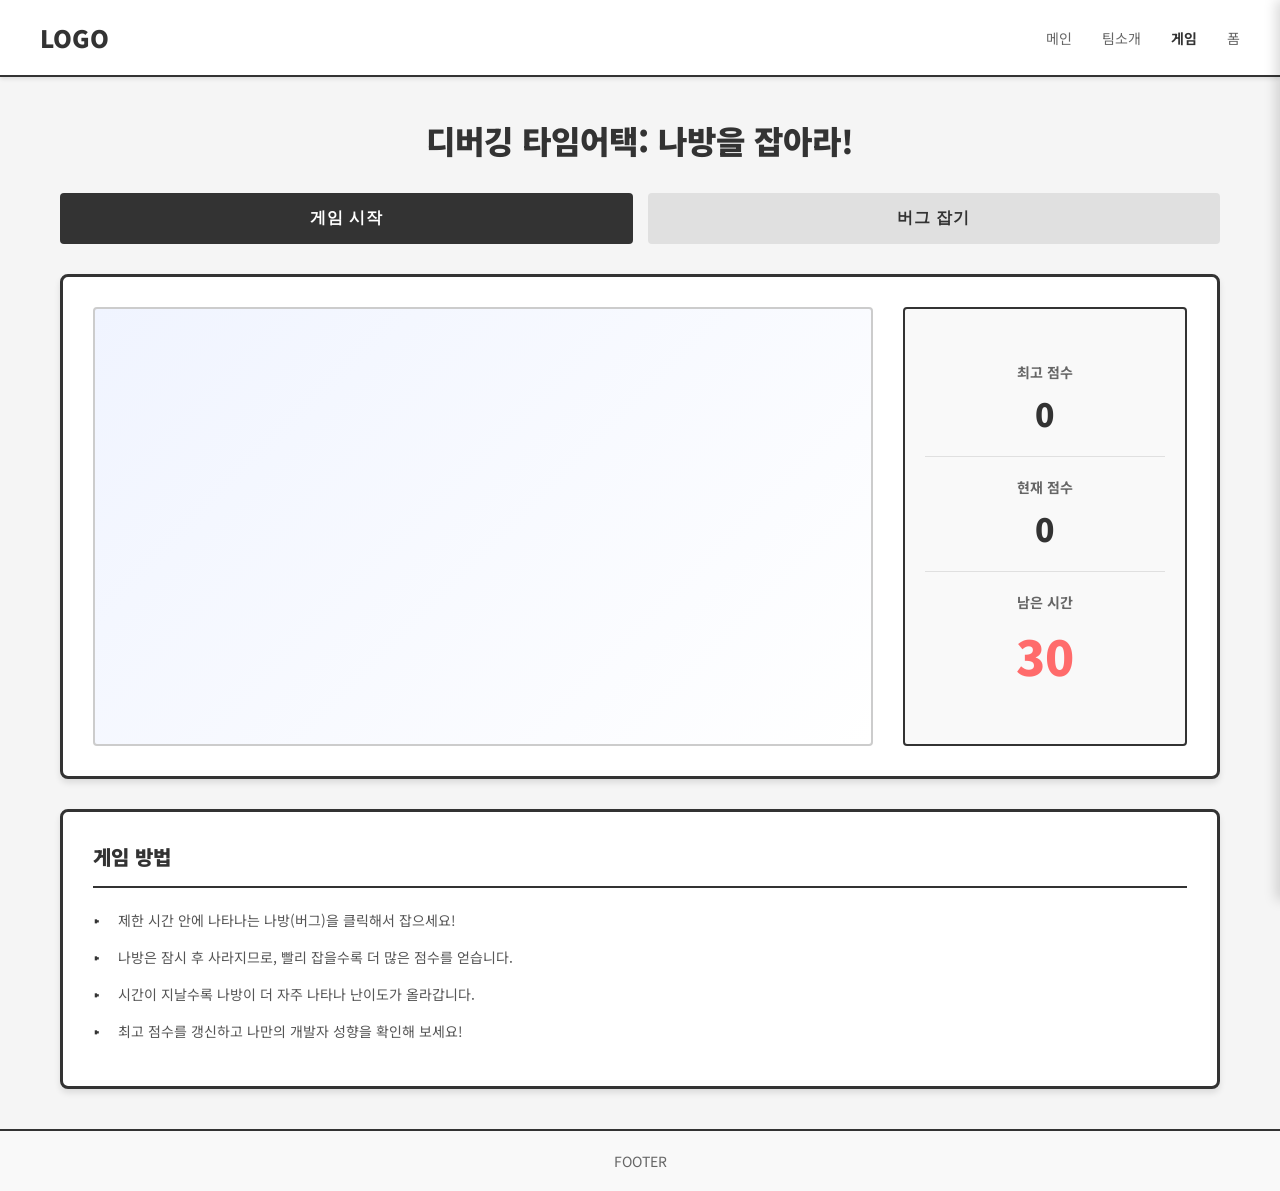
==== 웹클컴 프로젝트/game.html @ ba26f62d "game 업로드" ====
<!-- 담당자 : 정원우 -->
<!DOCTYPE html>
<html lang="ko">
<head>
    <meta charset="UTF-8">
    <meta name="viewport" content="width=device-width, initial-scale=1.0">
    <title>디버깅 타임어택: 나방을 잡아라!</title>
    <link rel="preconnect" href="https://fonts.googleapis.com">
    <link rel="preconnect" href="https://fonts.gstatic.com" crossorigin>
    <link href="https://fonts.googleapis.com/css2?family=Noto+Sans+KR:wght@400;700;900&display=swap" rel="stylesheet">

    <link rel="stylesheet" href="./css/game.css">
</head>
<body>

    <!-- ===================== 헤더 / 네비게이션 (페이지 공통) ===================== -->
    <header class="site-header">
        <a class="site-logo" href="./index.html">LOGO</a>

        <!-- PC: 텍스트 메뉴 -->
        <nav class="nav-links" aria-label="주 메뉴">
            <!-- ★변경①: PC에도 '메인' 추가 (모바일 메뉴와 동일하게 ./index.html로 이동) -->
            <a class="nav-link" href="./index.html">메인</a>
            <a class="nav-link" href="./team.html">팀소개</a>
            <a class="nav-link nav-link--active" href="./game.html" aria-current="page">게임</a>
            <a class="nav-link" href="./form.html">폼</a>
        </nav>

        <!-- 모바일: 햄버거 버튼 -->
        <button class="nav-toggle" id="navToggle" type="button"
                aria-label="메뉴 열기" aria-controls="mobileMenu" aria-expanded="false">☰</button>
    </header>

    <!-- 모바일 사이드 메뉴 + 배경 오버레이 -->
    <div class="mobile-menu-overlay" id="mobileMenuOverlay" hidden></div>
    <aside class="mobile-menu" id="mobileMenu" aria-hidden="true" aria-label="모바일 메뉴">
        <button class="mobile-menu__close" id="mobileMenuClose" type="button" aria-label="메뉴 닫기">&times;</button>
        <nav class="mobile-menu__nav">
            <a class="mobile-menu__link" href="./index.html">메인</a>
            <a class="mobile-menu__link" href="./team.html">팀소개</a>
            <a class="mobile-menu__link mobile-menu__link--active" href="./game.html" aria-current="page">게임</a>
            <a class="mobile-menu__link" href="./form.html">폼</a>
        </nav>
    </aside>

    <!-- ===================== 메인 ===================== -->
    <main class="container">
        <h1 class="page-title" id="gameTitle">디버깅 타임어택: 나방을 잡아라!</h1>

        <!-- 게임 조작 버튼 -->
        <div class="game-controls">
            <button class="btn btn-primary" id="startBtn" type="button">게임 시작</button>
            <!-- ★변경②: 기존 '초기화' 버튼을 게임 모드 토글로 변경.
                 누르면 라벨이 현재 모드명으로 바뀝니다(버그 잡기 ⇄ 버그 피하기).
                 (단독 초기화는 결과 모달의 '돌아가기'가 담당) -->
            <button class="btn btn-secondary mode-toggle" id="modeToggleBtn" type="button"
                    aria-label="게임 모드 전환 (현재: 버그 잡기)">버그 잡기</button>
        </div>

        <!-- 게임 영역: 캔버스 + 점수 보드 -->
        <section class="game-area" aria-label="게임 영역">
            <!-- 게임 캔버스 (나방이 출현하는 공간) -->
            <div class="game-canvas" id="gameCanvas"></div>

            <!-- 점수 보드 (PC: 우측 사이드바 / 모바일: 상단 위젯 — 배치는 CSS 담당) -->
            <aside class="score-board" aria-label="점수 현황">
                <div class="score-item">
                    <div class="score-label">최고 점수</div>
                    <div class="score-value" id="highScore">0</div>
                </div>
                <div class="score-item">
                    <div class="score-label">현재 점수</div>
                    <div class="score-value" id="currentScore">0</div>
                </div>
                <div class="score-item">
                    <!-- ★변경③: 모드별로 '남은 시간'(잡기) / '생존 시간'(피하기) 교체 -->
                    <div class="score-label" id="timeLabel">남은 시간</div>
                    <div class="time-value" id="timeLeft">30</div>
                </div>
            </aside>
        </section>

        <!-- 게임 방법 안내 -->
        <section class="game-info" aria-label="게임 방법">
            <h2 class="info-title">게임 방법</h2>
            <!-- ★변경④: 모드별 게임 설명을 JS가 교체하도록 id 부여 -->
            <div class="info-content" id="gameInfo">
                <ul>
                    <li>제한 시간 안에 나타나는 나방(버그)을 클릭해서 잡으세요!</li>
                    <li>나방은 잠시 후 사라지므로, 빨리 잡을수록 더 많은 점수를 얻습니다.</li>
                    <li>시간이 지날수록 나방이 더 자주 나타나 난이도가 올라갑니다.</li>
                    <li>최고 점수를 갱신하고 나만의 개발자 성향을 확인해 보세요!</li>
                </ul>
            </div>
        </section>
    </main>

    <!-- ===================== 결과 모달 ===================== -->
    <div class="modal" id="resultModal" role="dialog" aria-modal="true" aria-labelledby="modalTitle">
        <div class="modal-content">
            <span class="result-badge" id="resultBadge"></span>
            <h2 class="modal-title" id="modalTitle">게임 종료</h2>
            <div class="modal-score" id="finalScore">0</div>
            <p class="modal-message" id="modalMessage"></p>
            <div class="modal-buttons">
                <button class="btn btn-primary" id="restartBtn" type="button">다시 하기</button>
                <button class="btn btn-secondary" id="homeBtn" type="button">돌아가기</button>
            </div>
        </div>
    </div>

     <!-- ===================== 푸터 ===================== -->
    <footer class="site-footer">
        <p>FOOTER</p>
    </footer>

    <!-- 게임 로직 -->
    <script src="./js/game.js"></script>
</body>
</html>
---- 웹클컴 프로젝트/css/game.css ----
/* =============================================================================
 * game.css  —  게임 페이지 CSS
 * 담당자 : 정원우
 *
 *  이 파일은 두 영역으로 나뉘어 있습니다.
 *
 *  ┌ [영역 1] 디자인 · 레이아웃  (없어도 게임은 "동작"합니다) ─────────────────┐
 *  │  헤더 / 네비 / 버튼 / 점수보드 외형 / 모달 외형 / 반응형 등.              │
 *  │  자유롭게 수정하거나 style.css에서 덮어써도 됩니다.                       │
 *  │  단, [JS필수] 로 표시된 속성/규칙은 JS 동작에 필요하니 지우지 마세요.      │
 *  └────────────────────────────────────────────────────────────────────────┘
 *
 *  ┌ [영역 2] 게임을 위한 필수 CSS  (수정 시 게임이 깨질 수 있음) ─────────────┐
 *  │  파일 하단 "아래 CSS는 게임에 영향을 주는 부분임으로..." 주석 아래.        │
 *  │  캔버스(좌표 기준)·나방/버그 절대배치·플레이어·JS가 켜는 애니메이션 등.     │
 *  └────────────────────────────────────────────────────────────────────────┘
 *
 *  ※ 색상 등 공통 값은 아래 :root 변수에 모았습니다. 톤을 바꾸려면
 *    개별 규칙이 아니라 :root의 변수 값만 수정하면 전체에 반영됩니다.
 * ========================================================================== */

/* =============================================================================
 * CSS 변수 (공통 값 모음)
 *   - 아래 변수 블록도 "게임 영향 없음 / 게임 영향 있음" 으로 상하 구분했습니다.
 * ========================================================================== */
:root {
    /* ───────── [변수 · 게임 영향 없음] 페이지 디자인 톤 — 자유롭게 수정 ─────────
       헤더 / 버튼 / 점수보드 외형 / 모달 / 푸터 등 공통 색·간격.
       값만 바꾸면 페이지 전체 톤이 한 번에 바뀝니다. */
    --color-bg: #f5f5f5;             /* 페이지 배경 */
    --color-surface: #fff;           /* 카드/패널 배경(헤더·게임영역·모달 등) */
    --color-surface-alt: #f9f9f9;    /* 보조 배경(점수보드·푸터) */
    --color-ink: #333;               /* 기본 텍스트 · 진한 테두리 · primary 버튼 */
    --color-ink-soft: #666;          /* 보조 텍스트(라벨 등) */
    --color-ink-softer: #555;        /* 링크/본문 보조 텍스트 */
    --color-line: #e0e0e0;           /* 옅은 구분선 */
    --color-badge-bg: #eee;          /* 결과 뱃지 배경 */

    --btn-primary-bg: #333;          /* primary 버튼 배경 */
    --btn-primary-bg-hover: #555;    /* primary 버튼 hover */
    --btn-secondary-bg: #e0e0e0;     /* secondary(토글) 버튼 배경 */
    --btn-secondary-bg-hover: #d0d0d0;

    --shadow-sm: 0 2px 4px rgba(0, 0, 0, 0.1);   /* 헤더 그림자 */
    --shadow-md: 0 4px 6px rgba(0, 0, 0, 0.1);   /* 카드 그림자 */
    --shadow-lg: 0 10px 40px rgba(0, 0, 0, 0.3); /* 모달 그림자 */
    --shadow-menu: -4px 0 12px rgba(0, 0, 0, 0.15); /* 모바일 메뉴 그림자 */
    --overlay-dim: rgba(0, 0, 0, 0.4);   /* 모바일 메뉴 배경 딤 */
    --modal-dim: rgba(0, 0, 0, 0.7);     /* 결과 모달 배경 딤 */

    --radius: 4px;                   /* 공통 모서리 둥글기 */
    --radius-lg: 8px;                /* 큰 패널 모서리 */
    --border-strong: 3px solid var(--color-ink);  /* 굵은 외곽선(게임영역·안내) */
    --border-base: 2px solid var(--color-ink);    /* 기본 외곽선 */

    /* ━━━━━━━━━━━━━━━━━━━━━━━━━━━━━━━━━━━━━━━━━━━━━━━━━━━━━━━━━━━━━━━━━━━━━━━━
       ↓↓↓ 아래 변수는 게임에 영향을 주는 부분임으로 수정하지 말아주세요! ↓↓↓
       (버그/플레이어/캔버스의 색. 게임 플레이 요소의 시인성·피드백과 직결!!!!
        톤 조정이 꼭 필요하면 색 '값'만 바꾸고, 변수 이름/구조는 유지되어야 합니다.)
       ━━━━━━━━━━━━━━━━━━━━━━━━━━━━━━━━━━━━━━━━━━━━━━━━━━━━━━━━━━━━━━━━━━━━━━━━ */
    --canvas-bg-from: #f0f4ff;       /* 캔버스 그라데이션 시작색 */
    --canvas-bg-to: #fff;            /* 캔버스 그라데이션 끝색 */
    --canvas-border: #ccc;           /* 캔버스 테두리 */

    --bug-color: #ff6b6b;            /* 나방/버그 본체 색 */
    --bug-glow: rgba(255, 107, 107, 0.4);   /* 버그 그림자 */
    --bug-glow-hover: rgba(255, 107, 107, 0.6);
    --bug-caught: #4caf50;           /* 잡았을 때(clicked) 색 */
    --score-popup-color: #2e7d32;    /* "+점수" 플로팅 색 */

    --player-bg: #e8f0ff;            /* 플레이어 배경 */
    --player-ring: #4361ee;          /* 플레이어 외곽 링 */
    --player-glow: rgba(67, 97, 238, 0.35);  /* 플레이어 그림자 */

    --time-accent: #ff6b6b;          /* 남은/생존 시간 강조색 (게임 강조 톤과 통일) */
}

/* ===================== 공통 리셋 / 기본 ===================== */
* {
    margin: 0;
    padding: 0;
    box-sizing: border-box;
}

body {
    font-family: 'Noto Sans KR', sans-serif;
    background-color: var(--color-bg);
    color: var(--color-ink);
}


/* ##########################################################################
 * # [영역 1] 디자인 · 레이아웃  —  자유롭게 수정 가능
 * #          (단, [JS필수] 표시 속성은 동작에 필요하므로 유지)
 * ########################################################################## */

/* ===================== 헤더 / 네비게이션 ===================== */
.site-header {
    display: flex;
    align-items: center;
    justify-content: space-between;   /* 로고 왼쪽 · 메뉴 오른쪽 (와이어프레임 기준) */
    gap: 20px;
    padding: 20px 40px;
    background-color: var(--color-surface);
    border-bottom: var(--border-base);
    box-shadow: var(--shadow-sm);
}

.site-logo {
    font-size: 24px;
    font-weight: 900;
    color: var(--color-ink);
    text-decoration: none;
}

.nav-links {
    display: flex;
    gap: 30px;
    font-size: 14px;
}

.nav-link {
    color: var(--color-ink-soft);
    text-decoration: none;
    transition: color 0.2s;
}

.nav-link:hover {
    color: var(--color-ink);
}

.nav-link--active {
    color: var(--color-ink);
    font-weight: 700;
}

/* 햄버거 버튼 (모바일에서만 노출) */
.nav-toggle {
    display: none;
    background: none;
    border: none;
    font-size: 24px;
    line-height: 1;
    cursor: pointer;
    color: var(--color-ink);
}

/* ===================== 모바일 사이드 메뉴 ===================== */
.mobile-menu {
    position: fixed;
    top: 0;
    right: 0;
    bottom: 0;
    width: 70%;
    max-width: 280px;
    z-index: 1100;
    padding: 20px;
    background-color: var(--color-surface);
    box-shadow: var(--shadow-menu);
    transform: translateX(100%);      /* [JS필수] 평소엔 화면 밖으로 숨김 */
    transition: transform 0.25s ease; /* [JS필수] 슬라이드 인/아웃 */
}

.mobile-menu.is-open {
    transform: translateX(0);         /* [JS필수] JS가 .is-open 토글로 열고 닫음 */
}

.mobile-menu__close {
    display: block;
    margin-left: auto;
    background: none;
    border: none;
    font-size: 28px;
    line-height: 1;
    cursor: pointer;
    color: var(--color-ink);
}

.mobile-menu__nav {
    display: flex;
    flex-direction: column;
    gap: 24px;
    margin-top: 30px;
    font-size: 16px;
}

.mobile-menu__link {
    color: var(--color-ink-softer);
    text-decoration: none;
}

.mobile-menu__link--active {
    color: var(--color-ink);
    font-weight: 700;
}

.mobile-menu-overlay {
    position: fixed;
    inset: 0;
    z-index: 1050;
    background-color: var(--overlay-dim);
}

.mobile-menu-overlay[hidden] {
    display: none;                    /* [JS필수] JS가 hidden 속성으로 표시/숨김 */
}

/* ===================== 메인 컨테이너 ===================== */
.container {
    max-width: 1200px;
    margin: 0 auto;
    padding: 40px 20px;
}

.page-title {
    text-align: center;
    font-size: 32px;
    font-weight: 900;
    margin-bottom: 30px;
}

/* ===================== 게임 조작 버튼 ===================== */
.game-controls {
    display: flex;
    gap: 15px;
    margin-bottom: 30px;
}

.btn {
    flex: 1;
    padding: 15px 20px;
    font-size: 16px;
    font-weight: 700;
    letter-spacing: 1px;
    border: none;
    border-radius: var(--radius);
    cursor: pointer;
    transition: all 0.2s;
}

.btn-primary {
    background-color: var(--btn-primary-bg);
    color: var(--color-surface);
}

.btn-primary:hover:not(:disabled) {
    background-color: var(--btn-primary-bg-hover);
}

.btn-secondary {
    background-color: var(--btn-secondary-bg);
    color: var(--color-ink);
}

.btn-secondary:hover:not(:disabled) {
    background-color: var(--btn-secondary-bg-hover);
}

.btn:disabled {
    opacity: 0.5;
    cursor: not-allowed;
}

/* ===================== 게임 영역 레이아웃 (캔버스 + 점수보드) ===================== */
.game-area {
    display: grid;
    /* 사이드바를 고정폭이 아니라 화면 크기에 따라 함께 축소(캔버스 1fr과 같이 줄어듦) */
    grid-template-columns: minmax(0, 1fr) clamp(190px, 26%, 300px);
    gap: 30px;
    padding: 30px;
    background-color: var(--color-surface);
    border: var(--border-strong);
    border-radius: var(--radius-lg);
    box-shadow: var(--shadow-md);
    margin-bottom: 30px;
}

/* ===================== 점수 보드 (외형) ===================== */
.score-board {
    /* 내부 항목이 위로 치우치지 않도록 세로 가운데 정렬 */
    display: flex;
    flex-direction: column;
    justify-content: center;
    padding: 20px;
    background-color: var(--color-surface-alt);
    border: var(--border-base);
    border-radius: var(--radius);
    text-align: center;
}

.score-item {
    margin-bottom: 20px;
    padding-bottom: 20px;
    border-bottom: 1px solid var(--color-line);
}

.score-item:last-child {
    margin-bottom: 0;
    padding-bottom: 0;
    border-bottom: none;
}

.score-label {
    margin-bottom: 8px;
    font-size: 14px;
    font-weight: 700;
    color: var(--color-ink-soft);
}

.score-value {
    font-size: 32px;
    font-weight: 900;
    color: var(--color-ink);
}

.time-value {
    font-size: 48px;
    font-weight: 900;
    color: var(--time-accent);       /* 시간 강조 */
}

/* ===================== 게임 방법 안내 ===================== */
.game-info {
    padding: 30px;
    background-color: var(--color-surface);
    border: var(--border-strong);
    border-radius: var(--radius-lg);
    box-shadow: var(--shadow-md);
}

.info-title {
    margin-bottom: 20px;
    padding-bottom: 15px;
    font-size: 20px;
    font-weight: 900;
    border-bottom: var(--border-base);
}

.info-content {
    font-size: 14px;
    line-height: 1.8;
    color: var(--color-ink-softer);
}

.info-content ul {
    list-style: none;
}

.info-content li {
    position: relative;
    margin-bottom: 12px;
    padding-left: 25px;
}

.info-content li::before {
    content: "▸";
    position: absolute;
    left: 0;
    font-weight: 700;
    color: var(--color-ink);
}

/* ===================== 결과 모달 (외형) ===================== */
.modal {
    display: none;                    /* [JS필수] 평소 숨김 */
    position: fixed;
    inset: 0;
    z-index: 1000;
    align-items: center;
    justify-content: center;
    background-color: var(--modal-dim);
}

.modal.active {
    display: flex;                    /* [JS필수] JS가 .active 토글로 결과 표시 */
}

.modal-content {
    max-width: 500px;
    padding: 40px;
    background-color: var(--color-surface);
    border-radius: var(--radius-lg);
    text-align: center;
    box-shadow: var(--shadow-lg);
    animation: modal-slide-in 0.3s ease-out;
}

@keyframes modal-slide-in {
    from { transform: translateY(-50px); opacity: 0; }
    to   { transform: translateY(0);     opacity: 1; }
}

/* 결과 유형 뱃지 (예: "성장형 개발자") */
.result-badge {
    display: inline-block;
    margin-bottom: 16px;
    padding: 6px 16px;
    font-size: 14px;
    font-weight: 700;
    color: var(--color-ink-softer);
    background-color: var(--color-badge-bg);
    border-radius: 999px;
}

.result-badge:empty {
    display: none;
}

.modal-title {
    margin-bottom: 10px;
    font-size: 28px;
    font-weight: 900;
}

.modal-score {
    margin: 20px 0;
    font-size: 48px;
    font-weight: 900;
    color: var(--time-accent);
}

.modal-message {
    margin-bottom: 30px;
    font-size: 16px;
    line-height: 1.6;
    color: var(--color-ink-soft);
}

.modal-buttons {
    display: flex;
    gap: 15px;
}

.modal-buttons .btn {
    flex: 1;
}

/* ===================== 푸터 ===================== */
.site-footer {
    padding: 20px;
    text-align: center;
    font-size: 14px;
    color: var(--color-ink-soft);
    background-color: var(--color-surface-alt);
    border-top: var(--border-base);
}

/* ===================== 반응형 (레이아웃) ===================== */
/* 태블릿/모바일: 햄버거 노출, 2단 → 단일 레이아웃, 점수보드는 상단 위젯 */
@media (max-width: 768px) {
    .site-header {
        padding: 15px 20px;
    }

    .nav-links {
        display: none;
    }

    .nav-toggle {
        display: inline-block;        /* [JS필수] 모바일에서 햄버거(메뉴 열기) 노출 */
    }

    .page-title {
        font-size: 24px;
    }

    .game-area {
        display: flex;
        flex-direction: column;       /* 단일 레이아웃 */
        padding: 20px;
        gap: 20px;
    }

    .score-board {
        order: -1;                    /* 점수보드를 캔버스 위(상단 위젯)로 */
        display: grid;
        grid-template-columns: repeat(3, 1fr);
        gap: 15px;
    }

    .score-item {
        margin: 0;
        padding: 0;
        border: none;
    }

    .score-value,
    .time-value {
        font-size: 24px;
    }

    .game-info {
        padding: 20px;
    }
}

/* 초소형 화면 */
@media (max-width: 480px) {
    .container {
        padding: 20px 15px;
    }

    .btn {
        padding: 12px 10px;
        font-size: 14px;
        letter-spacing: 0.5px;
    }

    .bug {
        width: 35px;                  /* 작은 화면에서 나방/버그 크기 축소 (JS가 실제 크기를 측정) */
        height: 35px;
        font-size: 20px;
    }

    .modal-content {
        max-width: 90%;
        padding: 30px 20px;
    }
}


/* ##########################################################################
 * #
 * #   ↓↓↓  아래 CSS는 게임에 영향을 주는 부분임으로 수정하지 말아주세요!  ↓↓↓
 * #
 * #   - 위치(position/left/top), 크기(width/height): JS가 좌표·충돌 계산에 사용
 * #   - @keyframes 및 .clicked 등: JS가 클래스를 토글해 재생하는 애니메이션
 * #   - 색상은 위 :root 변수(게임 영향 영역)에서만 조정하세요.
 * #
 * ########################################################################## */

/* 게임 캔버스 (나방/버그/플레이어가 움직이는 공간) */
.game-canvas {
    position: relative;             /* [필수] 내부 요소(나방/버그/플레이어) 절대배치 기준 */
    overflow: hidden;               /* [필수] 캔버스 밖으로 나가지 않도록 클리핑 */
    width: 100%;                    /* [필수] 좌표 계산용 크기 */
    aspect-ratio: 16 / 9;           /* [필수] 좌표 계산용 크기 */
    min-height: 240px;              /* [필수] 높이가 0이 되면 게임이 동작하지 않음 */
    background: linear-gradient(135deg, var(--canvas-bg-from) 0%, var(--canvas-bg-to) 100%);
    border: 2px solid var(--canvas-border);
    border-radius: var(--radius);
    cursor: crosshair;
}

/* 버그 피하기(방향키 모드)에서는 클릭이 아니므로 기본 커서 */
.game-canvas.is-dodge {
    cursor: default;                /* JS가 .is-dodge 토글 */
}

/* 나방 / 버그 (잡기·피하기 공용 비주얼) */
.bug {
    position: absolute;             /* [필수] JS가 left/top으로 위치 지정 */
    width: 40px;                    /* [필수] JS가 크기를 측정해 좌표 범위·충돌 계산 */
    height: 40px;
    display: flex;
    align-items: center;
    justify-content: center;
    padding: 0;
    border: none;
    border-radius: 50%;
    font-size: 24px;
    line-height: 1;
    cursor: pointer;
    user-select: none;
    -webkit-tap-highlight-color: transparent;
    background-color: var(--bug-color);
    box-shadow: 0 2px 8px var(--bug-glow);
    transition: transform 0.1s, box-shadow 0.1s;
}

.bug:hover {
    transform: scale(1.1);
    box-shadow: 0 4px 12px var(--bug-glow-hover);
}

/* 버그 피하기에서 날아다니는 버그: 클릭/호버 대상이 아님 (충돌은 JS가 계산) */
.bug--danmaku {
    pointer-events: none;           /* [필수] 마우스 간섭/호버 방지 */
    cursor: default;
}

/* [필수] 잡았을 때 pop 애니메이션 후 사라짐 (JS가 .clicked 부여) */
.bug.clicked {
    pointer-events: none;
    background-color: var(--bug-caught);
    animation: bug-pop 0.3s ease-out forwards;
}

@keyframes bug-pop {
    0%   { transform: scale(1); }
    50%  { transform: scale(1.3); }
    100% { transform: scale(0); opacity: 0; }
}

/* 플레이어 (버그 피하기에서 방향키로 조종하는 캐릭터) */
.player {
    position: absolute;             /* [필수] JS가 left/top으로 이동 */
    width: 40px;                    /* [필수] JS가 크기를 측정해 이동/충돌 계산 */
    height: 40px;
    display: flex;
    align-items: center;
    justify-content: center;
    font-size: 22px;
    line-height: 1;
    user-select: none;
    pointer-events: none;           /* [필수] 마우스 간섭 방지 */
    z-index: 5;                     /* 버그 위에 보이도록 */
    border-radius: 50%;
    background-color: var(--player-bg);
    box-shadow: 0 0 0 2px var(--player-ring), 0 2px 8px var(--player-glow);
}

/* "+점수" 플로팅 피드백 (나방을 잡았을 때 JS가 생성) */
.score-popup {
    position: absolute;             /* [필수] JS가 위치 지정 */
    pointer-events: none;
    user-select: none;
    font-weight: 700;
    font-size: 18px;
    color: var(--score-popup-color);
    animation: score-float 0.6s ease-out forwards;
}

@keyframes score-float {
    0%   { transform: translateY(0);     opacity: 1; }
    100% { transform: translateY(-30px); opacity: 0; }
}
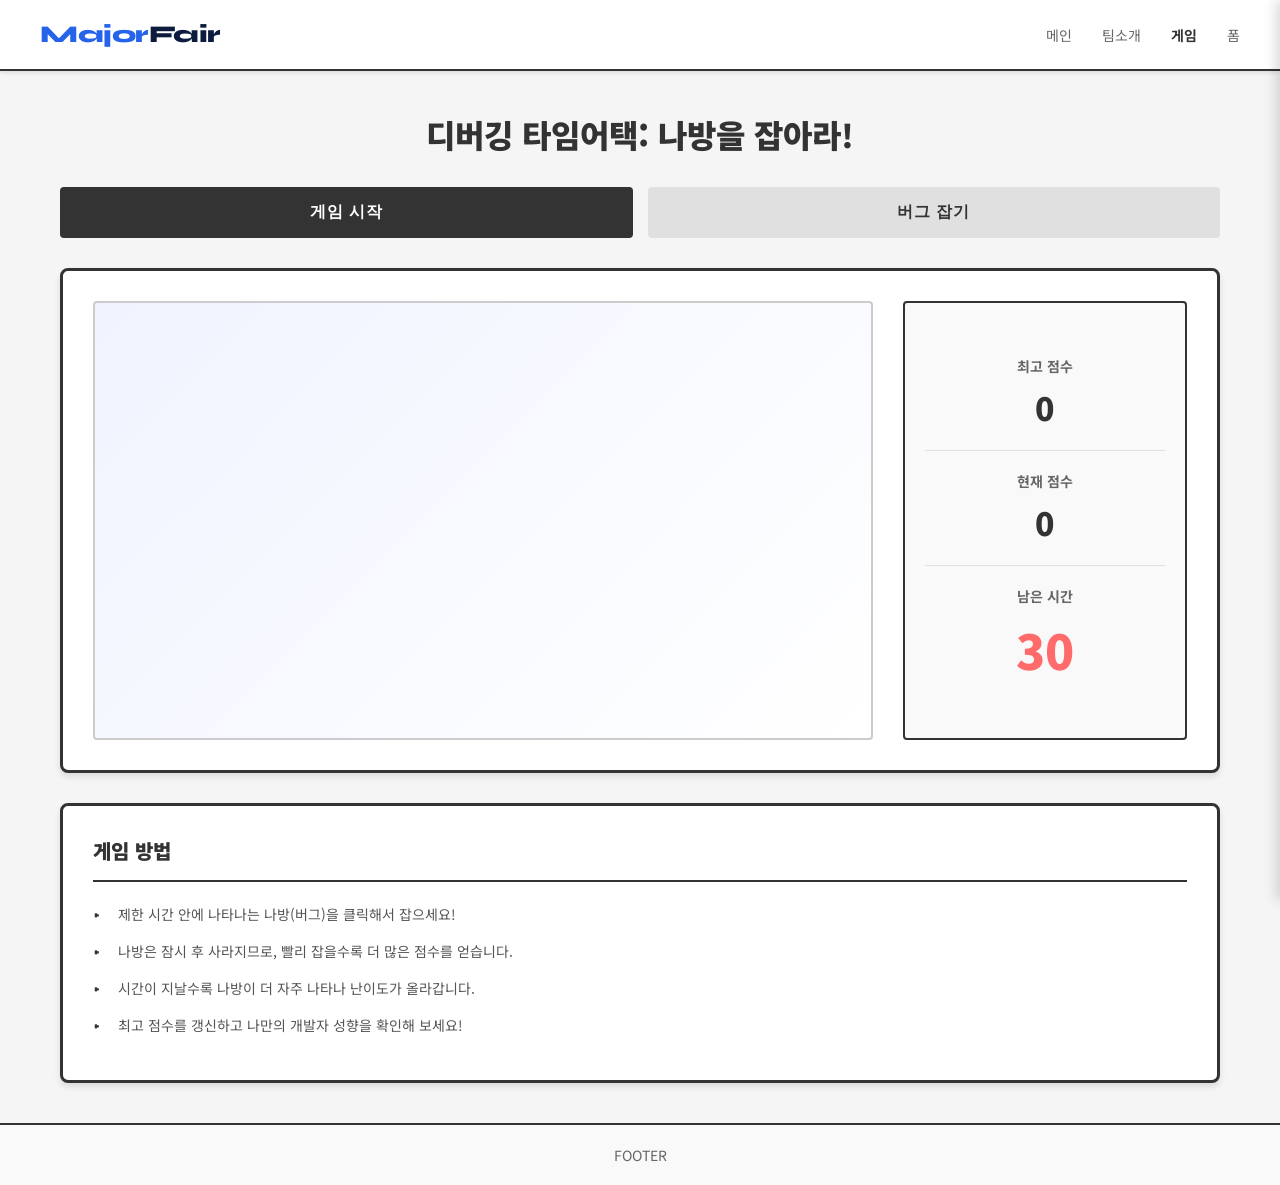
==== commit e64d08c1: "logo 적용" ====
--- a/웹클컴 프로젝트/game.html
+++ b/웹클컴 프로젝트/game.html
@@ -5,33 +5,29 @@
     <meta charset="UTF-8">
     <meta name="viewport" content="width=device-width, initial-scale=1.0">
     <title>디버깅 타임어택: 나방을 잡아라!</title>
+
     <link rel="preconnect" href="https://fonts.googleapis.com">
     <link rel="preconnect" href="https://fonts.gstatic.com" crossorigin>
-    <link href="https://fonts.googleapis.com/css2?family=Noto+Sans+KR:wght@400;700;900&display=swap" rel="stylesheet">
+    <link href="https://fonts.googleapis.com/css2?family=Noto+Sans+KR:wght@400;700;900&family=Syne:wght@700;800&display=swap" rel="stylesheet">
 
     <link rel="stylesheet" href="./css/game.css">
 </head>
 <body>
 
-    <!-- ===================== 헤더 / 네비게이션 (페이지 공통) ===================== -->
     <header class="site-header">
-        <a class="site-logo" href="./index.html">LOGO</a>
+        <a class="site-logo" href="./index.html"><span class="site-logo__accent">Major</span>Fair</a>
 
-        <!-- PC: 텍스트 메뉴 -->
         <nav class="nav-links" aria-label="주 메뉴">
-            <!-- ★변경①: PC에도 '메인' 추가 (모바일 메뉴와 동일하게 ./index.html로 이동) -->
             <a class="nav-link" href="./index.html">메인</a>
             <a class="nav-link" href="./team.html">팀소개</a>
             <a class="nav-link nav-link--active" href="./game.html" aria-current="page">게임</a>
             <a class="nav-link" href="./form.html">폼</a>
         </nav>
 
-        <!-- 모바일: 햄버거 버튼 -->
         <button class="nav-toggle" id="navToggle" type="button"
                 aria-label="메뉴 열기" aria-controls="mobileMenu" aria-expanded="false">☰</button>
     </header>
 
-    <!-- 모바일 사이드 메뉴 + 배경 오버레이 -->
     <div class="mobile-menu-overlay" id="mobileMenuOverlay" hidden></div>
     <aside class="mobile-menu" id="mobileMenu" aria-hidden="true" aria-label="모바일 메뉴">
         <button class="mobile-menu__close" id="mobileMenuClose" type="button" aria-label="메뉴 닫기">&times;</button>
@@ -43,26 +39,18 @@
         </nav>
     </aside>
 
-    <!-- ===================== 메인 ===================== -->
     <main class="container">
         <h1 class="page-title" id="gameTitle">디버깅 타임어택: 나방을 잡아라!</h1>
 
-        <!-- 게임 조작 버튼 -->
         <div class="game-controls">
             <button class="btn btn-primary" id="startBtn" type="button">게임 시작</button>
-            <!-- ★변경②: 기존 '초기화' 버튼을 게임 모드 토글로 변경.
-                 누르면 라벨이 현재 모드명으로 바뀝니다(버그 잡기 ⇄ 버그 피하기).
-                 (단독 초기화는 결과 모달의 '돌아가기'가 담당) -->
             <button class="btn btn-secondary mode-toggle" id="modeToggleBtn" type="button"
                     aria-label="게임 모드 전환 (현재: 버그 잡기)">버그 잡기</button>
         </div>
 
-        <!-- 게임 영역: 캔버스 + 점수 보드 -->
         <section class="game-area" aria-label="게임 영역">
-            <!-- 게임 캔버스 (나방이 출현하는 공간) -->
             <div class="game-canvas" id="gameCanvas"></div>
 
-            <!-- 점수 보드 (PC: 우측 사이드바 / 모바일: 상단 위젯 — 배치는 CSS 담당) -->
             <aside class="score-board" aria-label="점수 현황">
                 <div class="score-item">
                     <div class="score-label">최고 점수</div>
@@ -73,17 +61,14 @@
                     <div class="score-value" id="currentScore">0</div>
                 </div>
                 <div class="score-item">
-                    <!-- ★변경③: 모드별로 '남은 시간'(잡기) / '생존 시간'(피하기) 교체 -->
                     <div class="score-label" id="timeLabel">남은 시간</div>
                     <div class="time-value" id="timeLeft">30</div>
                 </div>
             </aside>
         </section>
 
-        <!-- 게임 방법 안내 -->
         <section class="game-info" aria-label="게임 방법">
             <h2 class="info-title">게임 방법</h2>
-            <!-- ★변경④: 모드별 게임 설명을 JS가 교체하도록 id 부여 -->
             <div class="info-content" id="gameInfo">
                 <ul>
                     <li>제한 시간 안에 나타나는 나방(버그)을 클릭해서 잡으세요!</li>
@@ -95,7 +80,6 @@
         </section>
     </main>
 
-    <!-- ===================== 결과 모달 ===================== -->
     <div class="modal" id="resultModal" role="dialog" aria-modal="true" aria-labelledby="modalTitle">
         <div class="modal-content">
             <span class="result-badge" id="resultBadge"></span>
@@ -109,12 +93,10 @@
         </div>
     </div>
 
-     <!-- ===================== 푸터 ===================== -->
     <footer class="site-footer">
         <p>FOOTER</p>
     </footer>
 
-    <!-- 게임 로직 -->
     <script src="./js/game.js"></script>
 </body>
-</html>
+</html>
--- a/웹클컴 프로젝트/css/game.css
+++ b/웹클컴 프로젝트/css/game.css
@@ -35,65 +35,68 @@
     --color-ink-softer: #555;        /* 링크/본문 보조 텍스트 */
     --color-line: #e0e0e0;           /* 옅은 구분선 */
     --color-badge-bg: #eee;          /* 결과 뱃지 배경 */
-
+ 
+    --logo-color: #0d1b3e;           /* 로고 'Fair' 색 (메인 페이지 네이비와 통일) */
+    --logo-accent: #2563eb;          /* 로고 'Major' 강조색 (메인 페이지 블루와 통일) */
+ 
     --btn-primary-bg: #333;          /* primary 버튼 배경 */
     --btn-primary-bg-hover: #555;    /* primary 버튼 hover */
     --btn-secondary-bg: #e0e0e0;     /* secondary(토글) 버튼 배경 */
     --btn-secondary-bg-hover: #d0d0d0;
-
+ 
     --shadow-sm: 0 2px 4px rgba(0, 0, 0, 0.1);   /* 헤더 그림자 */
     --shadow-md: 0 4px 6px rgba(0, 0, 0, 0.1);   /* 카드 그림자 */
     --shadow-lg: 0 10px 40px rgba(0, 0, 0, 0.3); /* 모달 그림자 */
     --shadow-menu: -4px 0 12px rgba(0, 0, 0, 0.15); /* 모바일 메뉴 그림자 */
     --overlay-dim: rgba(0, 0, 0, 0.4);   /* 모바일 메뉴 배경 딤 */
     --modal-dim: rgba(0, 0, 0, 0.7);     /* 결과 모달 배경 딤 */
-
+ 
     --radius: 4px;                   /* 공통 모서리 둥글기 */
     --radius-lg: 8px;                /* 큰 패널 모서리 */
     --border-strong: 3px solid var(--color-ink);  /* 굵은 외곽선(게임영역·안내) */
     --border-base: 2px solid var(--color-ink);    /* 기본 외곽선 */
-
+ 
     /* ━━━━━━━━━━━━━━━━━━━━━━━━━━━━━━━━━━━━━━━━━━━━━━━━━━━━━━━━━━━━━━━━━━━━━━━━
        ↓↓↓ 아래 변수는 게임에 영향을 주는 부분임으로 수정하지 말아주세요! ↓↓↓
-       (버그/플레이어/캔버스의 색. 게임 플레이 요소의 시인성·피드백과 직결!!!!
-        톤 조정이 꼭 필요하면 색 '값'만 바꾸고, 변수 이름/구조는 유지되어야 합니다.)
+       (버그/플레이어/캔버스의 색. 게임 플레이 요소의 시인성·피드백과 직결됩니다.
+        톤 조정이 꼭 필요하면 색 '값'만 바꾸고, 변수 이름/구조는 유지하세요.)
        ━━━━━━━━━━━━━━━━━━━━━━━━━━━━━━━━━━━━━━━━━━━━━━━━━━━━━━━━━━━━━━━━━━━━━━━━ */
     --canvas-bg-from: #f0f4ff;       /* 캔버스 그라데이션 시작색 */
     --canvas-bg-to: #fff;            /* 캔버스 그라데이션 끝색 */
     --canvas-border: #ccc;           /* 캔버스 테두리 */
-
+ 
     --bug-color: #ff6b6b;            /* 나방/버그 본체 색 */
     --bug-glow: rgba(255, 107, 107, 0.4);   /* 버그 그림자 */
     --bug-glow-hover: rgba(255, 107, 107, 0.6);
     --bug-caught: #4caf50;           /* 잡았을 때(clicked) 색 */
     --score-popup-color: #2e7d32;    /* "+점수" 플로팅 색 */
-
+ 
     --player-bg: #e8f0ff;            /* 플레이어 배경 */
     --player-ring: #4361ee;          /* 플레이어 외곽 링 */
     --player-glow: rgba(67, 97, 238, 0.35);  /* 플레이어 그림자 */
-
+ 
     --time-accent: #ff6b6b;          /* 남은/생존 시간 강조색 (게임 강조 톤과 통일) */
 }
-
+ 
 /* ===================== 공통 리셋 / 기본 ===================== */
 * {
     margin: 0;
     padding: 0;
     box-sizing: border-box;
 }
-
+ 
 body {
     font-family: 'Noto Sans KR', sans-serif;
     background-color: var(--color-bg);
     color: var(--color-ink);
 }
-
-
+ 
+ 
 /* ##########################################################################
  * # [영역 1] 디자인 · 레이아웃  —  자유롭게 수정 가능
  * #          (단, [JS필수] 표시 속성은 동작에 필요하므로 유지)
  * ########################################################################## */
-
+ 
 /* ===================== 헤더 / 네비게이션 ===================== */
 .site-header {
     display: flex;
@@ -105,35 +108,41 @@
     border-bottom: var(--border-base);
     box-shadow: var(--shadow-sm);
 }
-
+ 
 .site-logo {
+    font-family: 'Syne', 'Noto Sans KR', sans-serif;
     font-size: 24px;
-    font-weight: 900;
-    color: var(--color-ink);
+    font-weight: 800;
+    letter-spacing: -0.5px;
+    color: var(--logo-color);
     text-decoration: none;
 }
-
+ 
+.site-logo__accent {
+    color: var(--logo-accent);
+}
+ 
 .nav-links {
     display: flex;
     gap: 30px;
     font-size: 14px;
 }
-
+ 
 .nav-link {
     color: var(--color-ink-soft);
     text-decoration: none;
     transition: color 0.2s;
 }
-
+ 
 .nav-link:hover {
     color: var(--color-ink);
 }
-
+ 
 .nav-link--active {
     color: var(--color-ink);
     font-weight: 700;
 }
-
+ 
 /* 햄버거 버튼 (모바일에서만 노출) */
 .nav-toggle {
     display: none;
@@ -144,7 +153,7 @@
     cursor: pointer;
     color: var(--color-ink);
 }
-
+ 
 /* ===================== 모바일 사이드 메뉴 ===================== */
 .mobile-menu {
     position: fixed;
@@ -160,11 +169,11 @@
     transform: translateX(100%);      /* [JS필수] 평소엔 화면 밖으로 숨김 */
     transition: transform 0.25s ease; /* [JS필수] 슬라이드 인/아웃 */
 }
-
+ 
 .mobile-menu.is-open {
     transform: translateX(0);         /* [JS필수] JS가 .is-open 토글로 열고 닫음 */
 }
-
+ 
 .mobile-menu__close {
     display: block;
     margin-left: auto;
@@ -175,7 +184,7 @@
     cursor: pointer;
     color: var(--color-ink);
 }
-
+ 
 .mobile-menu__nav {
     display: flex;
     flex-direction: column;
@@ -183,49 +192,49 @@
     margin-top: 30px;
     font-size: 16px;
 }
-
+ 
 .mobile-menu__link {
     color: var(--color-ink-softer);
     text-decoration: none;
 }
-
+ 
 .mobile-menu__link--active {
     color: var(--color-ink);
     font-weight: 700;
 }
-
+ 
 .mobile-menu-overlay {
     position: fixed;
     inset: 0;
     z-index: 1050;
     background-color: var(--overlay-dim);
 }
-
+ 
 .mobile-menu-overlay[hidden] {
     display: none;                    /* [JS필수] JS가 hidden 속성으로 표시/숨김 */
 }
-
+ 
 /* ===================== 메인 컨테이너 ===================== */
 .container {
     max-width: 1200px;
     margin: 0 auto;
     padding: 40px 20px;
 }
-
+ 
 .page-title {
     text-align: center;
     font-size: 32px;
     font-weight: 900;
     margin-bottom: 30px;
 }
-
+ 
 /* ===================== 게임 조작 버튼 ===================== */
 .game-controls {
     display: flex;
     gap: 15px;
     margin-bottom: 30px;
 }
-
+ 
 .btn {
     flex: 1;
     padding: 15px 20px;
@@ -237,30 +246,30 @@
     cursor: pointer;
     transition: all 0.2s;
 }
-
+ 
 .btn-primary {
     background-color: var(--btn-primary-bg);
     color: var(--color-surface);
 }
-
+ 
 .btn-primary:hover:not(:disabled) {
     background-color: var(--btn-primary-bg-hover);
 }
-
+ 
 .btn-secondary {
     background-color: var(--btn-secondary-bg);
     color: var(--color-ink);
 }
-
+ 
 .btn-secondary:hover:not(:disabled) {
     background-color: var(--btn-secondary-bg-hover);
 }
-
+ 
 .btn:disabled {
     opacity: 0.5;
     cursor: not-allowed;
 }
-
+ 
 /* ===================== 게임 영역 레이아웃 (캔버스 + 점수보드) ===================== */
 .game-area {
     display: grid;
@@ -274,7 +283,7 @@
     box-shadow: var(--shadow-md);
     margin-bottom: 30px;
 }
-
+ 
 /* ===================== 점수 보드 (외형) ===================== */
 .score-board {
     /* 내부 항목이 위로 치우치지 않도록 세로 가운데 정렬 */
@@ -287,38 +296,38 @@
     border-radius: var(--radius);
     text-align: center;
 }
-
+ 
 .score-item {
     margin-bottom: 20px;
     padding-bottom: 20px;
     border-bottom: 1px solid var(--color-line);
 }
-
+ 
 .score-item:last-child {
     margin-bottom: 0;
     padding-bottom: 0;
     border-bottom: none;
 }
-
+ 
 .score-label {
     margin-bottom: 8px;
     font-size: 14px;
     font-weight: 700;
     color: var(--color-ink-soft);
 }
-
+ 
 .score-value {
     font-size: 32px;
     font-weight: 900;
     color: var(--color-ink);
 }
-
+ 
 .time-value {
     font-size: 48px;
     font-weight: 900;
     color: var(--time-accent);       /* 시간 강조 */
 }
-
+ 
 /* ===================== 게임 방법 안내 ===================== */
 .game-info {
     padding: 30px;
@@ -327,7 +336,7 @@
     border-radius: var(--radius-lg);
     box-shadow: var(--shadow-md);
 }
-
+ 
 .info-title {
     margin-bottom: 20px;
     padding-bottom: 15px;
@@ -335,23 +344,23 @@
     font-weight: 900;
     border-bottom: var(--border-base);
 }
-
+ 
 .info-content {
     font-size: 14px;
     line-height: 1.8;
     color: var(--color-ink-softer);
 }
-
+ 
 .info-content ul {
     list-style: none;
 }
-
+ 
 .info-content li {
     position: relative;
     margin-bottom: 12px;
     padding-left: 25px;
 }
-
+ 
 .info-content li::before {
     content: "▸";
     position: absolute;
@@ -359,7 +368,7 @@
     font-weight: 700;
     color: var(--color-ink);
 }
-
+ 
 /* ===================== 결과 모달 (외형) ===================== */
 .modal {
     display: none;                    /* [JS필수] 평소 숨김 */
@@ -370,11 +379,11 @@
     justify-content: center;
     background-color: var(--modal-dim);
 }
-
+ 
 .modal.active {
     display: flex;                    /* [JS필수] JS가 .active 토글로 결과 표시 */
 }
-
+ 
 .modal-content {
     max-width: 500px;
     padding: 40px;
@@ -384,12 +393,12 @@
     box-shadow: var(--shadow-lg);
     animation: modal-slide-in 0.3s ease-out;
 }
-
+ 
 @keyframes modal-slide-in {
     from { transform: translateY(-50px); opacity: 0; }
     to   { transform: translateY(0);     opacity: 1; }
 }
-
+ 
 /* 결과 유형 뱃지 (예: "성장형 개발자") */
 .result-badge {
     display: inline-block;
@@ -401,40 +410,40 @@
     background-color: var(--color-badge-bg);
     border-radius: 999px;
 }
-
+ 
 .result-badge:empty {
     display: none;
 }
-
+ 
 .modal-title {
     margin-bottom: 10px;
     font-size: 28px;
     font-weight: 900;
 }
-
+ 
 .modal-score {
     margin: 20px 0;
     font-size: 48px;
     font-weight: 900;
     color: var(--time-accent);
 }
-
+ 
 .modal-message {
     margin-bottom: 30px;
     font-size: 16px;
     line-height: 1.6;
     color: var(--color-ink-soft);
 }
-
+ 
 .modal-buttons {
     display: flex;
     gap: 15px;
 }
-
+ 
 .modal-buttons .btn {
     flex: 1;
 }
-
+ 
 /* ===================== 푸터 ===================== */
 .site-footer {
     padding: 20px;
@@ -444,81 +453,81 @@
     background-color: var(--color-surface-alt);
     border-top: var(--border-base);
 }
-
+ 
 /* ===================== 반응형 (레이아웃) ===================== */
 /* 태블릿/모바일: 햄버거 노출, 2단 → 단일 레이아웃, 점수보드는 상단 위젯 */
 @media (max-width: 768px) {
     .site-header {
         padding: 15px 20px;
     }
-
+ 
     .nav-links {
         display: none;
     }
-
+ 
     .nav-toggle {
         display: inline-block;        /* [JS필수] 모바일에서 햄버거(메뉴 열기) 노출 */
     }
-
+ 
     .page-title {
         font-size: 24px;
     }
-
+ 
     .game-area {
         display: flex;
         flex-direction: column;       /* 단일 레이아웃 */
         padding: 20px;
         gap: 20px;
     }
-
+ 
     .score-board {
         order: -1;                    /* 점수보드를 캔버스 위(상단 위젯)로 */
         display: grid;
         grid-template-columns: repeat(3, 1fr);
         gap: 15px;
     }
-
+ 
     .score-item {
         margin: 0;
         padding: 0;
         border: none;
     }
-
+ 
     .score-value,
     .time-value {
         font-size: 24px;
     }
-
+ 
     .game-info {
         padding: 20px;
     }
 }
-
+ 
 /* 초소형 화면 */
 @media (max-width: 480px) {
     .container {
         padding: 20px 15px;
     }
-
+ 
     .btn {
         padding: 12px 10px;
         font-size: 14px;
         letter-spacing: 0.5px;
     }
-
+ 
     .bug {
         width: 35px;                  /* 작은 화면에서 나방/버그 크기 축소 (JS가 실제 크기를 측정) */
         height: 35px;
         font-size: 20px;
     }
-
+ 
     .modal-content {
         max-width: 90%;
         padding: 30px 20px;
     }
 }
-
-
+ 
+ 
 /* ##########################################################################
  * #
  * #   ↓↓↓  아래 CSS는 게임에 영향을 주는 부분임으로 수정하지 말아주세요!  ↓↓↓
@@ -528,7 +537,7 @@
  * #   - 색상은 위 :root 변수(게임 영향 영역)에서만 조정하세요.
  * #
  * ########################################################################## */
-
+ 
 /* 게임 캔버스 (나방/버그/플레이어가 움직이는 공간) */
 .game-canvas {
     position: relative;             /* [필수] 내부 요소(나방/버그/플레이어) 절대배치 기준 */
@@ -541,12 +550,12 @@
     border-radius: var(--radius);
     cursor: crosshair;
 }
-
+ 
 /* 버그 피하기(방향키 모드)에서는 클릭이 아니므로 기본 커서 */
 .game-canvas.is-dodge {
     cursor: default;                /* JS가 .is-dodge 토글 */
 }
-
+ 
 /* 나방 / 버그 (잡기·피하기 공용 비주얼) */
 .bug {
     position: absolute;             /* [필수] JS가 left/top으로 위치 지정 */
@@ -567,31 +576,31 @@
     box-shadow: 0 2px 8px var(--bug-glow);
     transition: transform 0.1s, box-shadow 0.1s;
 }
-
+ 
 .bug:hover {
     transform: scale(1.1);
     box-shadow: 0 4px 12px var(--bug-glow-hover);
 }
-
+ 
 /* 버그 피하기에서 날아다니는 버그: 클릭/호버 대상이 아님 (충돌은 JS가 계산) */
 .bug--danmaku {
     pointer-events: none;           /* [필수] 마우스 간섭/호버 방지 */
     cursor: default;
 }
-
+ 
 /* [필수] 잡았을 때 pop 애니메이션 후 사라짐 (JS가 .clicked 부여) */
 .bug.clicked {
     pointer-events: none;
     background-color: var(--bug-caught);
     animation: bug-pop 0.3s ease-out forwards;
 }
-
+ 
 @keyframes bug-pop {
     0%   { transform: scale(1); }
     50%  { transform: scale(1.3); }
     100% { transform: scale(0); opacity: 0; }
 }
-
+ 
 /* 플레이어 (버그 피하기에서 방향키로 조종하는 캐릭터) */
 .player {
     position: absolute;             /* [필수] JS가 left/top으로 이동 */
@@ -609,7 +618,7 @@
     background-color: var(--player-bg);
     box-shadow: 0 0 0 2px var(--player-ring), 0 2px 8px var(--player-glow);
 }
-
+ 
 /* "+점수" 플로팅 피드백 (나방을 잡았을 때 JS가 생성) */
 .score-popup {
     position: absolute;             /* [필수] JS가 위치 지정 */
@@ -620,7 +629,7 @@
     color: var(--score-popup-color);
     animation: score-float 0.6s ease-out forwards;
 }
-
+ 
 @keyframes score-float {
     0%   { transform: translateY(0);     opacity: 1; }
     100% { transform: translateY(-30px); opacity: 0; }
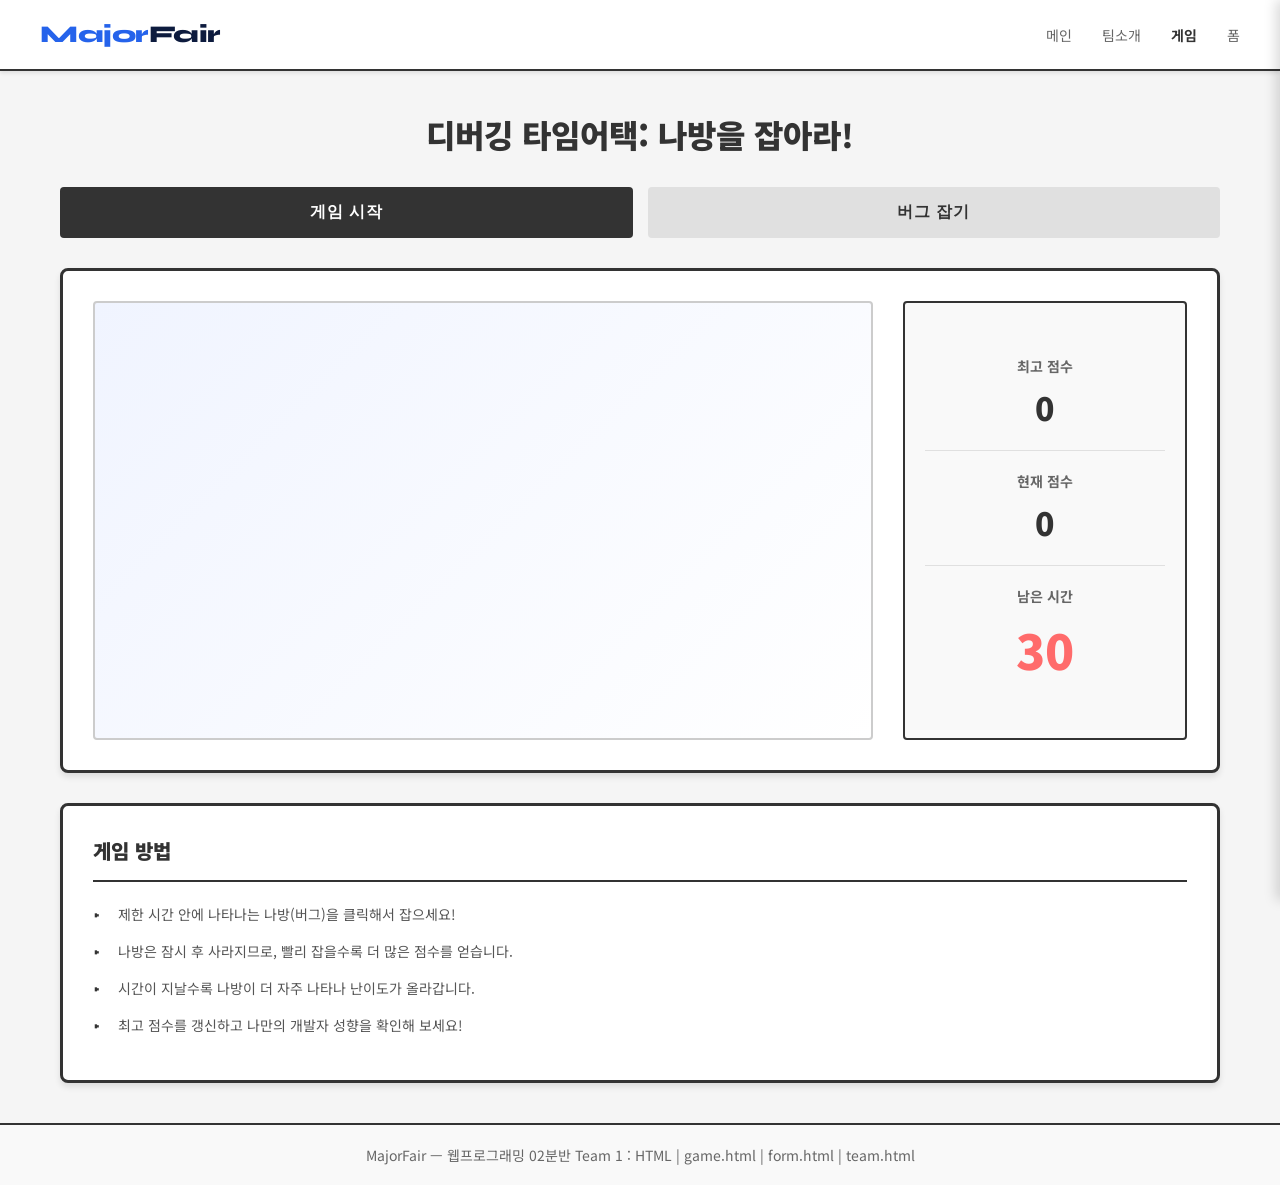
==== commit c936bb3c: "footer 내용 작성" ====
--- a/웹클컴 프로젝트/game.html
+++ b/웹클컴 프로젝트/game.html
@@ -94,7 +94,7 @@
     </div>
 
     <footer class="site-footer">
-        <p>FOOTER</p>
+        <p>MajorFair — 웹프로그래밍 02분반 Team 1 : HTML  |  game.html  |  form.html  |  team.html</p>
     </footer>
 
     <script src="./js/game.js"></script>
